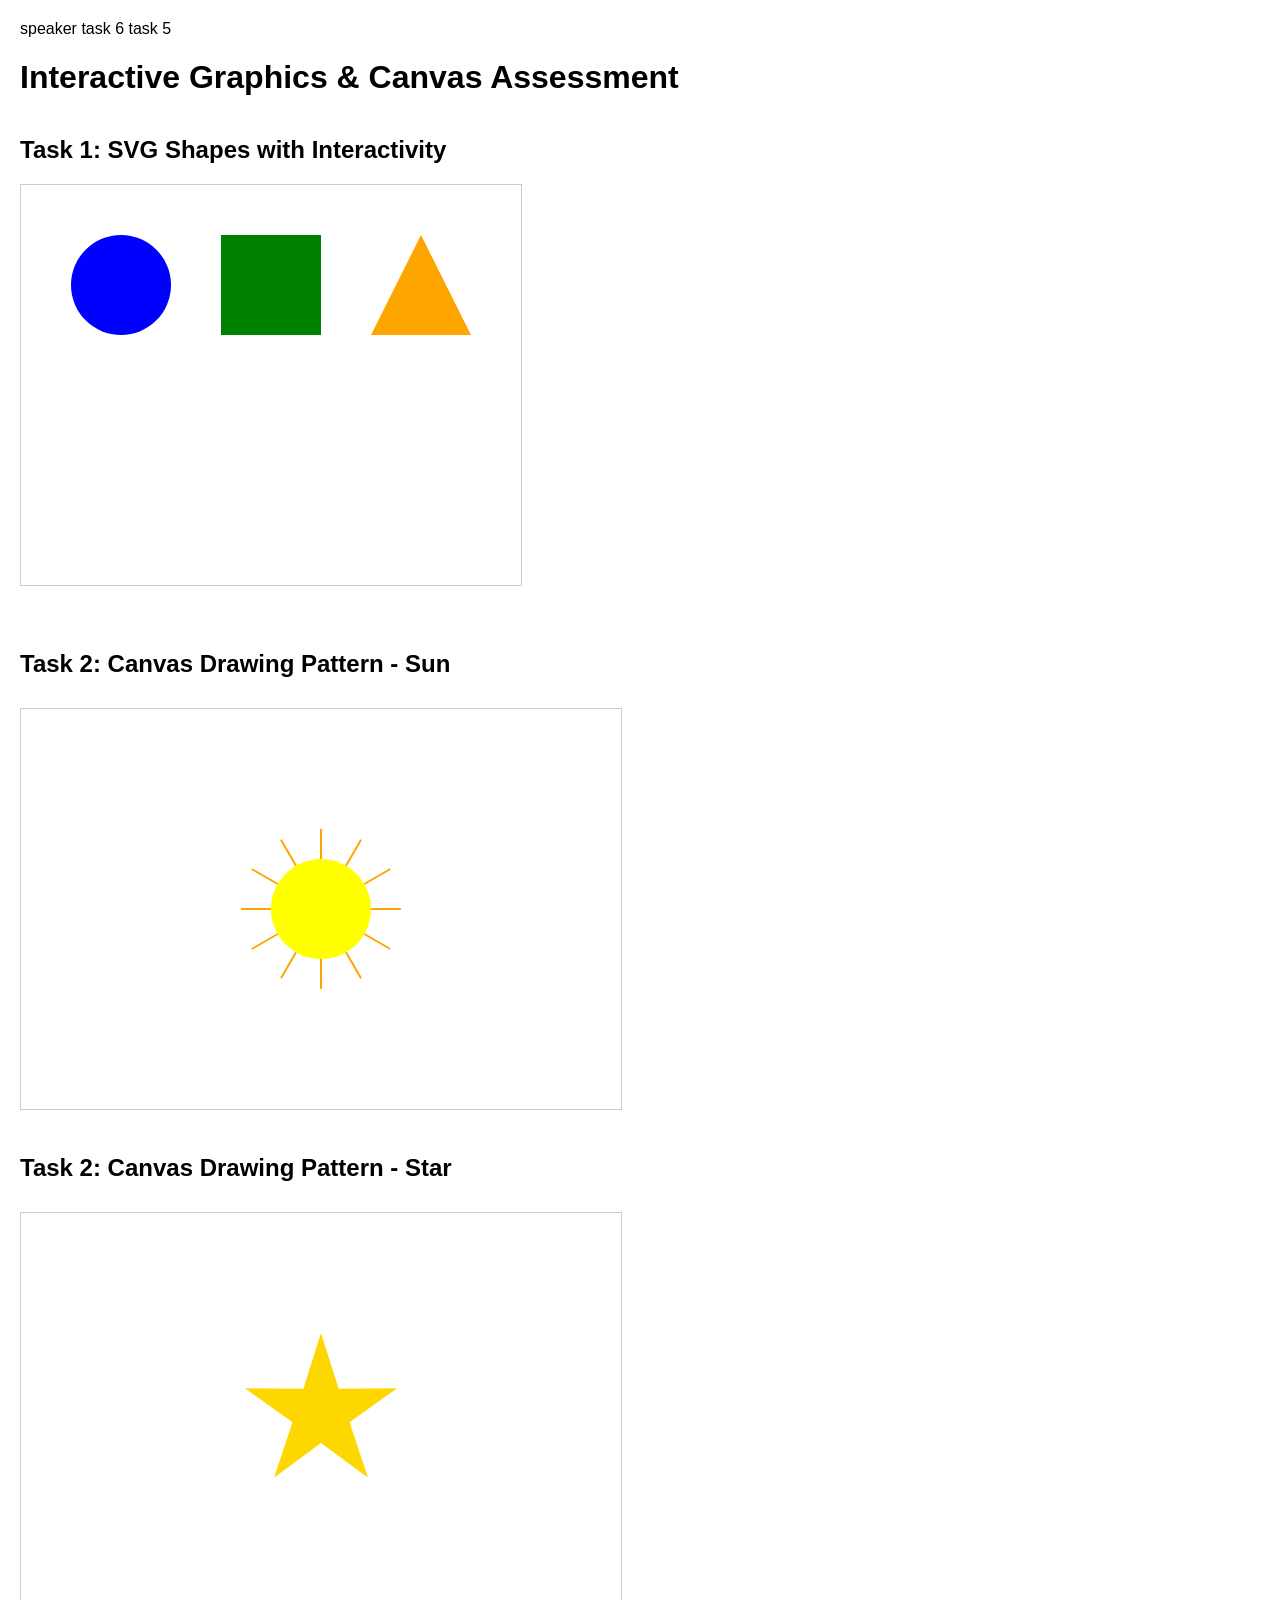
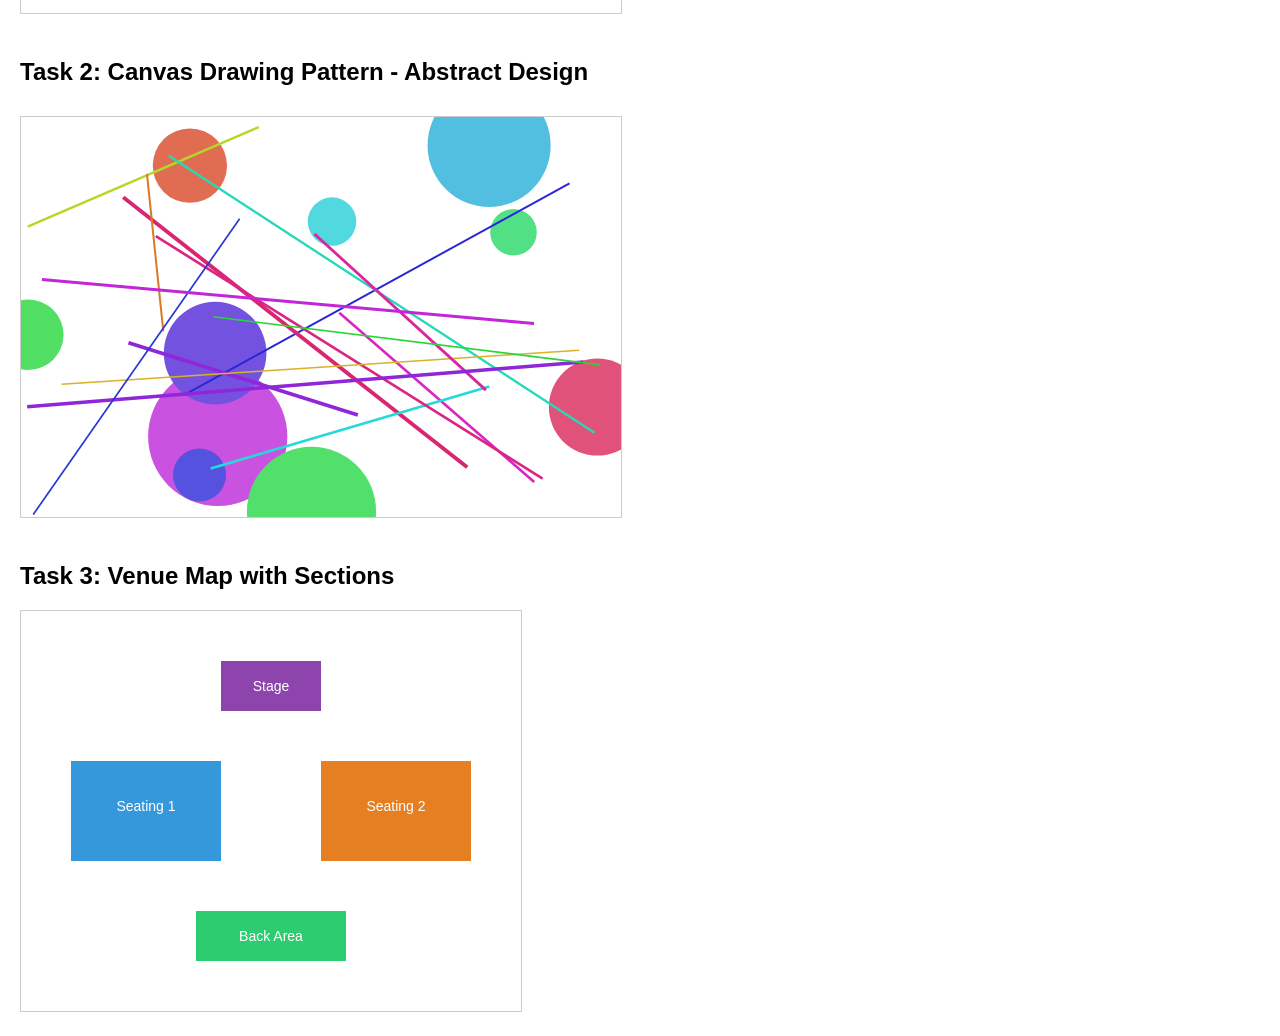
==== index.html @ b3ae8490 "first commit" ====
<!DOCTYPE html>
<html lang="en">
<head>
<meta charset="UTF-8" />
<meta name="viewport" content="width=device-width, initial-scale=1.0" />
<title>Interactive Graphics & Canvas Assessment</title>
<style>
  /* Basic styles for layout and hover effects */
  body {
    font-family: Arial, sans-serif;
    margin: 20px;
  }

  h2 {
    margin-top: 40px;
  }

  /* Style for SVG interactive shapes (Task 1) */
  #svgShapes svg {
    border: 1px solid #ccc;
    margin-bottom: 20px;
  }

  /* Style for venue map (Task 3) */
  #venueMap {
    border: 1px solid #ccc;
    width: 500px;
    height: 400px;
  }

  /* Style for SVG chart (Task 5) */
  #chart svg {
    width: 500px;
    height: 300px;
    border: 1px solid #ccc;
  }

  /* Style for Canvas badge (Task 4) and pattern (Task 6) */
  canvas {
    border: 1px solid #ccc;
    margin-top: 10px;
  }
</style>
</head>
<body>

  <a src="./speaker.html">speaker</a>
  <a src="./task-6.html">task 6</a>
  <a src="./task5.html">task 5</a>
<h1>Interactive Graphics & Canvas Assessment</h1>

<!-- Task 1: SVG Shapes with hover and click -->
<h2>Task 1: SVG Shapes with Interactivity</h2>
<div id="svgShapes">
  <svg width="500" height="400">
    <!-- Circle -->
    <circle id="circle" cx="100" cy="100" r="50" fill="blue" style="cursor:pointer;"
      onmouseover="hoverShape(evt, 'circle')" onmouseout="leaveShape(evt, 'circle')"
      onclick="alert('Circle')"/>
    <!-- Rectangle -->
    <rect id="rect" x="200" y="50" width="100" height="100" fill="green" style="cursor:pointer;"
      onmouseover="hoverShape(evt, 'rect')" onmouseout="leaveShape(evt, 'rect')"
      onclick="alert('Rectangle')"/>
    <!-- Polygon (triangle) -->
    <polygon id="polygon" points="350,150 400,50 450,150" fill="orange" style="cursor:pointer;"
      onmouseover="hoverShape(evt, 'polygon')" onmouseout="leaveShape(evt, 'polygon')"
      onclick="alert('Polygon')"/>
  </svg>
</div>

<!-- Canvas for Sun -->
 
<h2>Task 2: Canvas Drawing Pattern - Sun</h2>
<canvas id="sunCanvas" width="600" height="400"></canvas>

<!-- Canvas for Star -->
<h2>Task 2: Canvas Drawing Pattern - Star</h2>
<canvas id="starCanvas" width="600" height="400"></canvas>

<!-- Canvas for Abstract Design -->
<h2>Task 2: Canvas Drawing Pattern - Abstract Design</h2>
<canvas id="abstractCanvas" width="600" height="400"></canvas>
<!-- Task 3: Venue Map with sections -->
<h2>Task 3: Venue Map with Sections</h2>
<svg id="venueMap" viewBox="0 0 500 400">
  <!-- Stage -->
  <rect id="stage" x="200" y="50" width="100" height="50" fill="#8e44ad" style="cursor:pointer;"
    onmouseover="highlightSection(evt)" onmouseout="unhighlightSection(evt)"
    onclick="showSectionInfo('Stage', 50, 'Main stage')"/>
  <text x="250" y="80" text-anchor="middle" fill="#fff" font-size="14">Stage</text>

  <!-- Seating Area 1 -->
  <rect id="seating1" x="50" y="150" width="150" height="100" fill="#3498db" style="cursor:pointer;"
    onmouseover="highlightSection(evt)" onmouseout="unhighlightSection(evt)"
    onclick="showSectionInfo('Seating Area 1', 150, 'General seating')"/>
  <text x="125" y="200" text-anchor="middle" fill="#fff" font-size="14">Seating 1</text>

  <!-- Seating Area 2 -->
  <rect id="seating2" x="300" y="150" width="150" height="100" fill="#e67e22" style="cursor:pointer;"
    onmouseover="highlightSection(evt)" onmouseout="unhighlightSection(evt)"
    onclick="showSectionInfo('Seating Area 2', 150, 'VIP seating')"/>
  <text x="375" y="200" text-anchor="middle" fill="#fff" font-size="14">Seating 2</text>

  <!-- Back area -->
  <rect id="backArea" x="175" y="300" width="150" height="50" fill="#2ecc71" style="cursor:pointer;"
    onmouseover="highlightSection(evt)" onmouseout="unhighlightSection(evt)"
    onclick="showSectionInfo('Back Area', 50, 'Service and backstage')"/>
  <text x="250" y="330" text-anchor="middle" fill="#fff" font-size="14">Back Area</text>
</svg>






<script>

// Common context variables
  const sunCtx = document.getElementById('sunCanvas').getContext('2d');
  const starCtx = document.getElementById('starCanvas').getContext('2d');
  const abstractCtx = document.getElementById('abstractCanvas').getContext('2d');

  // Draw Sun
function drawSun() {
  const ctx = sunCtx;
  ctx.clearRect(0, 0, 600, 400);
  const centerX = 300;
  const centerY = 200;
  const radius = 50;

  // Draw Sun core
  ctx.beginPath();
  ctx.arc(centerX, centerY, radius, 0, Math.PI * 2);
  ctx.fillStyle = 'yellow';
  ctx.fill();

  // Draw Sun rays
  for (let i = 0; i < 12; i++) {
    const angle = (Math.PI * 2 / 12) * i;
    ctx.strokeStyle = 'orange';
    ctx.lineWidth = 2;
    ctx.beginPath();
    ctx.moveTo(centerX + Math.cos(angle) * radius, centerY + Math.sin(angle) * radius);
    ctx.lineTo(centerX + Math.cos(angle) * (radius + 30), centerY + Math.sin(angle) * (radius + 30));
    ctx.stroke();
  }
}
drawSun();


// Draw Star
function drawStar() {
  const ctx = starCtx;
  ctx.clearRect(0, 0, 600, 400);
  const x = 300;
  const y = 200;
  const outerRadius = 80;
  const innerRadius = 30;
  const points = 5;
  ctx.fillStyle = 'gold';

  ctx.beginPath();
  for (let i = 0; i < points * 2; i++) {
    const angle = (Math.PI * i) / points;
    const r = i % 2 === 0 ? outerRadius : innerRadius;
    const px = x + Math.cos(angle - Math.PI / 2) * r;
    const py = y + Math.sin(angle - Math.PI / 2) * r;
    if (i === 0) {
      ctx.moveTo(px, py);
    } else {
      ctx.lineTo(px, py);
    }
  }
  ctx.closePath();
  ctx.fill();
}
drawStar();

// Draw Abstract Design
function drawAbstract() {
  const ctx = abstractCtx;
  ctx.clearRect(0, 0, 600, 400);

  // Draw multiple overlapping circles with varying colors and positions
  for (let i = 0; i < 10; i++) {
    ctx.beginPath();
    ctx.arc(
      Math.random() * 600,
      Math.random() * 400,
      Math.random() * 50 + 20,
      0,
      Math.PI * 2
    );
    ctx.fillStyle = `hsl(${Math.random() * 360}, 70%, 60%)`;
    ctx.fill();
  }

  // Draw random lines
  for (let i = 0; i < 15; i++) {
    ctx.strokeStyle = `hsl(${Math.random() * 360}, 70%, 50%)`;
    ctx.lineWidth = Math.random() * 3 + 1;
    ctx.beginPath();
    ctx.moveTo(Math.random() * 600, Math.random() * 400);
    ctx.lineTo(Math.random() * 600, Math.random() * 400);
    ctx.stroke();
  }
}


drawAbstract();


  // ========================= Task 1: SVG Shapes =========================
  function hoverShape(evt, shapeId) {
    const shape = document.getElementById(shapeId);
    shape.setAttribute('fill', 'red');
    if (shapeId === 'circle') {
      shape.setAttribute('r', '60'); // increase radius
    } else if (shapeId === 'rect') {
      shape.setAttribute('width', '120');
      shape.setAttribute('height', '120');
    } else if (shapeId === 'polygon') {
      shape.setAttribute('points', '340,150 410,50 460,150'); // change shape
    }
  }

  function leaveShape(evt, shapeId) {
    const shape = document.getElementById(shapeId);
    // Reset to original color and size
    if (shapeId === 'circle') {
      shape.setAttribute('fill', 'blue');
      shape.setAttribute('r', '50');
    } else if (shapeId === 'rect') {
      shape.setAttribute('fill', 'green');
      shape.setAttribute('width', '100');
      shape.setAttribute('height', '100');
    } else if (shapeId === 'polygon') {
      shape.setAttribute('fill', 'orange');
      shape.setAttribute('points', '350,150 400,50 450,150');
    }
  }

  // ========================= Task 2: Canvas Pattern =========================
  const canvas2 = document.getElementById('canvasPattern');
  const ctx2 = canvas2.getContext('2d');

  function drawPattern() {
    // Draw a sun with rays
    ctx2.fillStyle = 'yellow';
    ctx2.beginPath();
    ctx2.arc(300, 200, 50, 0, Math.PI * 2);
    ctx2.fill();

    // Draw sun rays
    for (let i = 0; i < 12; i++) {
      const angle = (Math.PI * 2 / 12) * i;
      ctx2.strokeStyle = 'orange';
      ctx2.lineWidth = 2;
      ctx2.beginPath();
      ctx2.moveTo(300 + Math.cos(angle) * 50, 200 + Math.sin(angle) * 50);
      ctx2.lineTo(300 + Math.cos(angle) * 80, 200 + Math.sin(angle) * 80);
      ctx2.stroke();
    }

    // Draw some abstract lines
    ctx2.strokeStyle = 'purple';
    ctx2.lineWidth = 3;
    ctx2.beginPath();
    ctx2.moveTo(100, 300);
    ctx2.lineTo(500, 100);
    ctx2.lineTo(100, 100);
    ctx2.lineTo(500, 300);
    ctx2.closePath();
    ctx2.stroke();
  }

  drawPattern();

  // ========================= Task 3: Venue Map =========================
  function highlightSection(evt) {
    evt.target.setAttribute('opacity', '0.5');
  }

  function unhighlightSection(evt) {
    evt.target.setAttribute('opacity', '1');
  }

  function showSectionInfo(name, capacity, description) {
    alert(`Section: ${name}\nCapacity: ${capacity}\nDescription: ${description}`);
  }

  
   

  

</script>
</body>
</html>
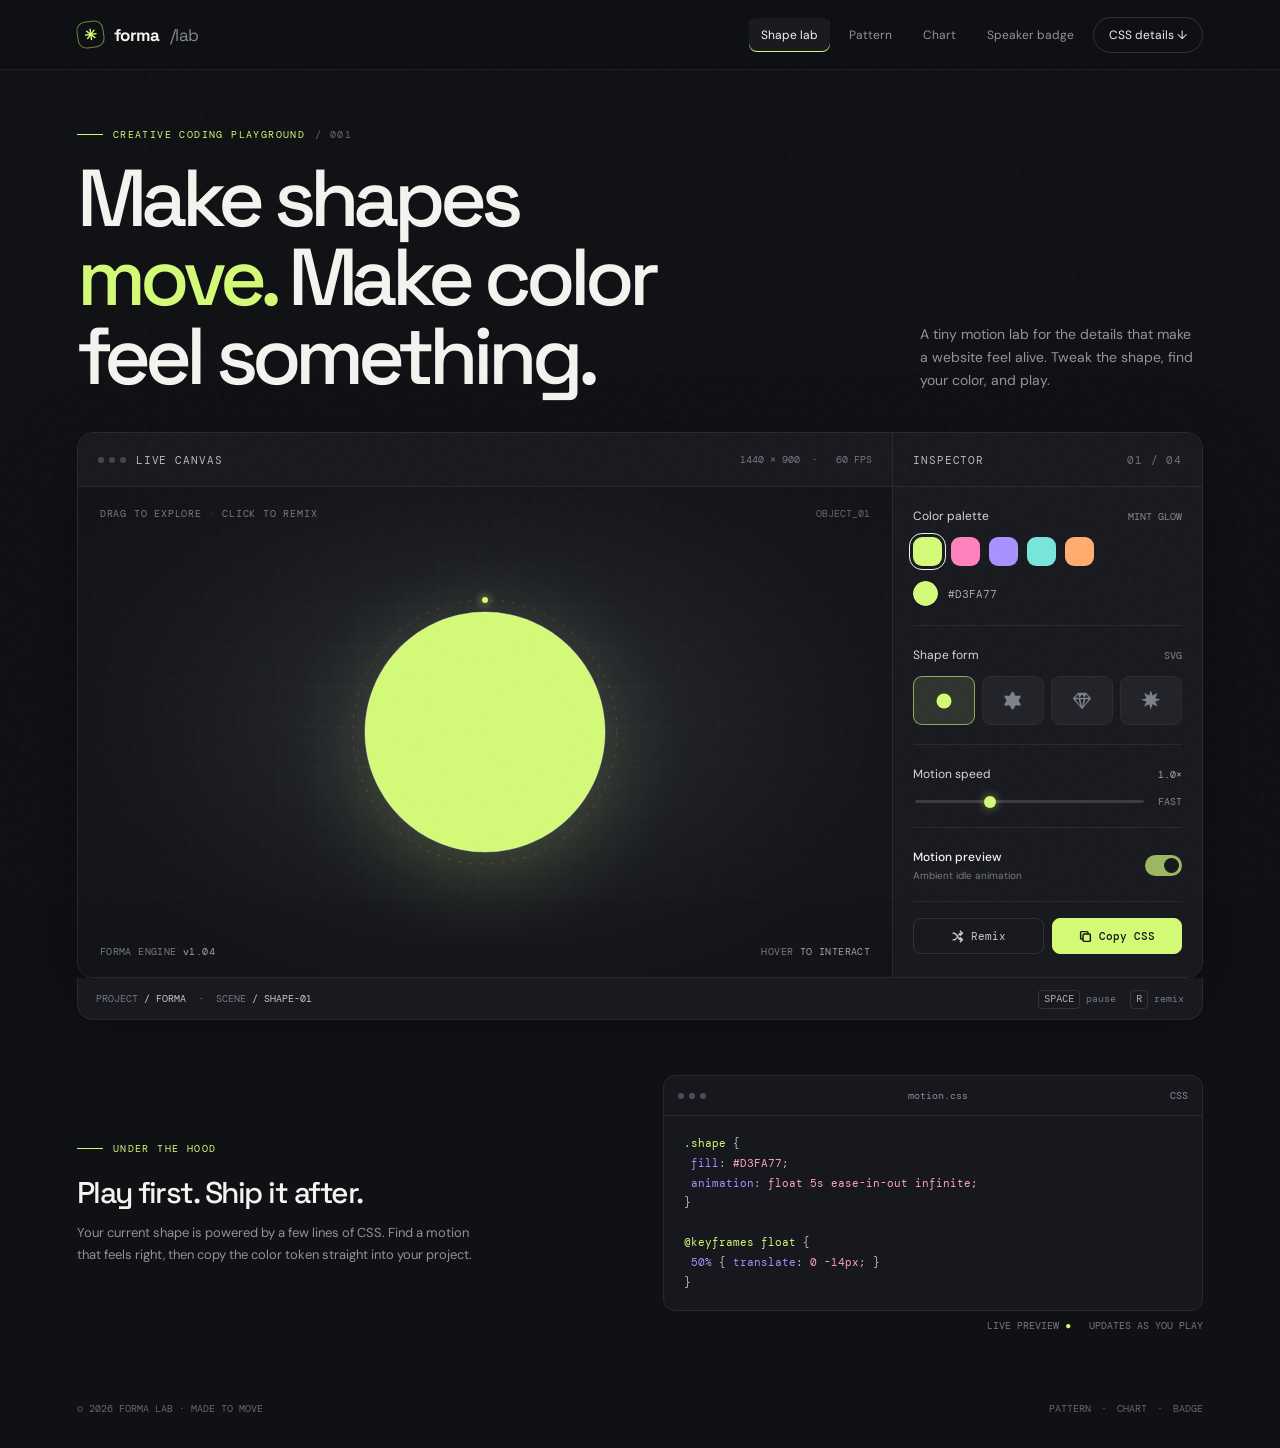
==== commit f2a6a166: "Refactor HTML structure and styles for speaker badge, pattern, and chart pages; implement shared CSS" ====
--- a/index.html
+++ b/index.html
@@ -1,299 +1,1118 @@
-<!DOCTYPE html>
+<!doctype html>
 <html lang="en">
+
 <head>
-<meta charset="UTF-8" />
-<meta name="viewport" content="width=device-width, initial-scale=1.0" />
-<title>Interactive Graphics & Canvas Assessment</title>
-<style>
-  /* Basic styles for layout and hover effects */
-  body {
-    font-family: Arial, sans-serif;
-    margin: 20px;
-  }
-
-  h2 {
-    margin-top: 40px;
-  }
-
-  /* Style for SVG interactive shapes (Task 1) */
-  #svgShapes svg {
-    border: 1px solid #ccc;
-    margin-bottom: 20px;
-  }
-
-  /* Style for venue map (Task 3) */
-  #venueMap {
-    border: 1px solid #ccc;
-    width: 500px;
-    height: 400px;
-  }
-
-  /* Style for SVG chart (Task 5) */
-  #chart svg {
-    width: 500px;
-    height: 300px;
-    border: 1px solid #ccc;
-  }
-
-  /* Style for Canvas badge (Task 4) and pattern (Task 6) */
-  canvas {
-    border: 1px solid #ccc;
-    margin-top: 10px;
-  }
-</style>
+    <meta charset="UTF-8">
+    <meta name="viewport" content="width=device-width, initial-scale=1.0">
+    <meta name="theme-color" content="#101114">
+    <title>Forma — Interactive Motion Lab</title>
+    <style>
+        @import url('https://fonts.googleapis.com/css2?family=DM+Mono:wght@400;500&family=DM+Sans:wght@400;500;600;700&family=Space+Grotesk:wght@400;500;600;700&display=swap');
+
+        :root {
+            color-scheme: dark;
+            --bg: #101114;
+            --panel: #17181d;
+            --line: #282930;
+            --muted: #81838e;
+            --text: #f4f3ef;
+            --lime: #d3fa77;
+            --pink: #ff82bd;
+            --purple: #a892ff;
+            --cyan: #78e6db;
+            --accent: #d3fa77;
+            --mx: 50%;
+            --my: 50%
+        }
+
+        * {
+            box-sizing: border-box
+        }
+
+        html {
+            scroll-behavior: smooth
+        }
+
+        body {
+            margin: 0;
+            background: var(--bg);
+            color: var(--text);
+            font-family: 'DM Sans', sans-serif;
+            min-height: 100vh;
+            overflow-x: hidden
+        }
+
+        body:before {
+            content: '';
+            position: fixed;
+            inset: 0;
+            pointer-events: none;
+            opacity: .14;
+            background-image: url("data:image/svg+xml,%3Csvg viewBox='0 0 180 180' xmlns='http://www.w3.org/2000/svg'%3E%3Cfilter id='n'%3E%3CfeTurbulence type='fractalNoise' baseFrequency='.9' numOctaves='3' stitchTiles='stitch'/%3E%3C/filter%3E%3Crect width='100%25' height='100%25' filter='url(%23n)' opacity='.17'/%3E%3C/svg%3E");
+            z-index: 9
+        }
+
+        .topbar {
+            height: 74px;
+            border-bottom: 1px solid #ffffff12;
+            display: flex;
+            align-items: center;
+            justify-content: space-between;
+            padding: 0 clamp(20px, 6vw, 88px);
+            position: relative;
+            z-index: 2
+        }
+
+        .brand {
+            display: flex;
+            align-items: center;
+            gap: 11px;
+            text-decoration: none;
+            color: var(--text);
+            font: 700 18px 'Space Grotesk', sans-serif;
+            letter-spacing: -.7px
+        }
+
+        .brandmark {
+            width: 28px;
+            height: 28px;
+            border: 1px solid #d3fa7780;
+            border-radius: 9px;
+            display: grid;
+            place-items: center;
+            color: var(--lime);
+            font-size: 16px;
+            transform: rotate(-8deg)
+        }
+
+        .nav {
+            display: flex;
+            align-items: center;
+            gap: 30px
+        }
+
+        .nav a {
+            color: #999aa3;
+            text-decoration: none;
+            font-size: 13px;
+            transition: .2s
+        }
+
+        .nav a:hover {
+            color: white
+        }
+
+        .nav .github {
+            border: 1px solid #ffffff24;
+            border-radius: 99px;
+            padding: 9px 15px;
+            color: #eee
+        }
+
+        .status {
+            display: flex;
+            align-items: center;
+            gap: 8px;
+            color: #a1a2ab;
+            font: 11px 'DM Mono', monospace;
+            letter-spacing: .08em;
+            text-transform: uppercase
+        }
+
+        .status i {
+            width: 7px;
+            height: 7px;
+            background: var(--lime);
+            border-radius: 50%;
+            box-shadow: 0 0 12px #d3fa77;
+            animation: pulse 2s infinite
+        }
+
+        @keyframes pulse {
+            50% {
+                opacity: .45;
+                box-shadow: 0 0 4px #d3fa77
+            }
+        }
+
+        main {
+            max-width: 1320px;
+            margin: auto;
+            padding: 58px clamp(20px, 6vw, 88px) 70px
+        }
+
+        .eyebrow {
+            display: flex;
+            align-items: center;
+            gap: 10px;
+            color: var(--lime);
+            font: 11px 'DM Mono', monospace;
+            letter-spacing: .13em;
+            text-transform: uppercase;
+            margin-bottom: 20px
+        }
+
+        .eyebrow:before {
+            content: '';
+            height: 1px;
+            width: 28px;
+            background: currentColor
+        }
+
+        .intro {
+            display: flex;
+            justify-content: space-between;
+            align-items: end;
+            margin-bottom: 36px;
+            gap: 24px
+        }
+
+        .intro h1 {
+            font: 500 clamp(42px, 6.3vw, 82px)/.98 'Space Grotesk', sans-serif;
+            letter-spacing: -.075em;
+            margin: 0;
+            max-width: 750px
+        }
+
+        .intro h1 span {
+            color: var(--lime)
+        }
+
+        .intro p {
+            color: #92939d;
+            max-width: 280px;
+            line-height: 1.65;
+            font-size: 14px;
+            margin: 0 3px 4px 0
+        }
+
+        .workspace {
+            display: grid;
+            grid-template-columns: minmax(0, 1fr) 310px;
+            border: 1px solid var(--line);
+            border-radius: 16px;
+            overflow: hidden;
+            background: #141519;
+            box-shadow: 0 25px 80px #0005
+        }
+
+        .stage-column {
+            min-width: 0
+        }
+
+        .stage-head {
+            height: 54px;
+            padding: 0 20px;
+            display: flex;
+            align-items: center;
+            justify-content: space-between;
+            border-bottom: 1px solid var(--line);
+            background: #191a1f
+        }
+
+        .stage-label {
+            display: flex;
+            align-items: center;
+            gap: 10px;
+            color: #b7b8c1;
+            font: 11px 'DM Mono', monospace;
+            letter-spacing: .08em;
+            text-transform: uppercase
+        }
+
+        .dots {
+            display: flex;
+            gap: 5px
+        }
+
+        .dots b {
+            width: 6px;
+            height: 6px;
+            background: #45464e;
+            border-radius: 50%
+        }
+
+        .stage-meta {
+            color: #777983;
+            font: 10px 'DM Mono', monospace
+        }
+
+        .stage {
+            height: 490px;
+            position: relative;
+            overflow: hidden;
+            display: grid;
+            place-items: center;
+            background: radial-gradient(ellipse at var(--mx) var(--my), #23252a 0%, #191a1e 38%, #141519 78%);
+            isolation: isolate
+        }
+
+        .stage:before {
+            content: '';
+            position: absolute;
+            inset: 0;
+            background-image: linear-gradient(#ffffff08 1px, transparent 1px), linear-gradient(90deg, #ffffff08 1px, transparent 1px);
+            background-size: 42px 42px;
+            mask-image: radial-gradient(ellipse at center, #000 0%, transparent 74%);
+            z-index: -1
+        }
+
+        .stage:after {
+            content: '';
+            position: absolute;
+            inset: 0;
+            background: radial-gradient(ellipse at center, transparent 30%, #101114aa 100%);
+            z-index: -1
+        }
+
+        .stage-hint {
+            position: absolute;
+            top: 20px;
+            left: 22px;
+            color: #777983;
+            font: 10px 'DM Mono', monospace;
+            letter-spacing: .08em;
+            text-transform: uppercase
+        }
+
+        .stage-index {
+            position: absolute;
+            right: 22px;
+            top: 20px;
+            color: #656771;
+            font: 10px 'DM Mono', monospace
+        }
+
+        .shape-wrap {
+            width: min(300px, 58vw);
+            aspect-ratio: 1;
+            display: grid;
+            place-items: center;
+            filter: drop-shadow(0 18px 42px color-mix(in srgb, var(--accent) 22%, transparent));
+            transition: filter .35s;
+            cursor: grab;
+            touch-action: none
+        }
+
+        .shape-wrap:active {
+            cursor: grabbing
+        }
+
+        .shape-wrap svg {
+            width: 100%;
+            height: 100%;
+            overflow: visible
+        }
+
+        .shape {
+            fill: var(--accent);
+            transform-origin: 150px 150px;
+            animation: float 5s ease-in-out infinite, turn 22s linear infinite;
+            transition: fill .5s, filter .5s
+        }
+
+        .shape-wrap[data-kind="orb"] .shape {
+            animation: float 5s ease-in-out infinite, turn 30s linear infinite
+        }
+
+        .shape-wrap[data-kind="crystal"] .shape {
+            animation: float 5s ease-in-out infinite, turn 38s linear infinite
+        }
+
+        .shape-wrap[data-kind="flower"] .shape {
+            animation: float 5s ease-in-out infinite, turn 26s linear infinite
+        }
+
+        @keyframes float {
+
+            0%,
+            100% {
+                translate: 0 0
+            }
+
+            50% {
+                translate: 0 -14px
+            }
+        }
+
+        @keyframes turn {
+            to {
+                rotate: 360deg
+            }
+        }
+
+        .shape-wrap.paused .shape {
+            animation-play-state: paused
+        }
+
+        .shape-glow {
+            fill: none;
+            stroke: #ffffff55;
+            stroke-width: 1.2
+        }
+
+        .orbit {
+            fill: none;
+            stroke: #fff2;
+            stroke-width: 1;
+            stroke-dasharray: 3 8;
+            transform-origin: 150px 150px;
+            animation: turn 38s linear infinite
+        }
+
+        .orbit-dot {
+            fill: var(--accent);
+            filter: drop-shadow(0 0 5px var(--accent))
+        }
+
+        .stage-bottom {
+            position: absolute;
+            left: 22px;
+            right: 22px;
+            bottom: 19px;
+            display: flex;
+            justify-content: space-between;
+            color: #777983;
+            font: 10px 'DM Mono', monospace;
+            letter-spacing: .04em
+        }
+
+        .stage-bottom strong {
+            color: #a1a2aa;
+            font-weight: 400
+        }
+
+        .inspector {
+            border-left: 1px solid var(--line);
+            background: #191a1f;
+            padding: 0 20px 18px
+        }
+
+        .inspector-title {
+            height: 54px;
+            display: flex;
+            align-items: center;
+            justify-content: space-between;
+            border-bottom: 1px solid var(--line);
+            font: 11px 'DM Mono', monospace;
+            letter-spacing: .08em;
+            text-transform: uppercase;
+            color: #b7b8c1;
+            margin: 0 -20px;
+            padding: 0 20px
+        }
+
+        .inspector-title span {
+            color: #6f717b
+        }
+
+        .control-group {
+            padding: 21px 0 19px;
+            border-bottom: 1px solid #ffffff12
+        }
+
+        .control-head {
+            display: flex;
+            justify-content: space-between;
+            align-items: center;
+            margin-bottom: 13px
+        }
+
+        .control-head label,
+        .control-head .label {
+            font-size: 12px;
+            color: #d7d7db
+        }
+
+        .mono-value {
+            font: 10px 'DM Mono', monospace;
+            color: #858791
+        }
+
+        .swatches {
+            display: flex;
+            gap: 9px
+        }
+
+        .swatch {
+            width: 29px;
+            height: 29px;
+            border: 0;
+            border-radius: 9px;
+            cursor: pointer;
+            position: relative;
+            transition: transform .2s, box-shadow .2s;
+            background: var(--swatch)
+        }
+
+        .swatch:hover {
+            transform: translateY(-3px)
+        }
+
+        .swatch.active {
+            outline: 1px solid #eee;
+            outline-offset: 3px
+        }
+
+        .swatch[data-color="#d3fa77"] {
+            --swatch: #d3fa77
+        }
+
+        .swatch[data-color="#ff82bd"] {
+            --swatch: #ff82bd
+        }
+
+        .swatch[data-color="#a892ff"] {
+            --swatch: #a892ff
+        }
+
+        .swatch[data-color="#78e6db"] {
+            --swatch: #78e6db
+        }
+
+        .swatch[data-color="#ffad70"] {
+            --swatch: #ffad70
+        }
+
+        .color-row {
+            display: flex;
+            align-items: center;
+            gap: 10px;
+            margin-top: 15px
+        }
+
+        .color-input {
+            appearance: none;
+            border: 0;
+            padding: 0;
+            background: none;
+            width: 25px;
+            height: 25px;
+            border-radius: 50%;
+            overflow: hidden;
+            cursor: pointer
+        }
+
+        .color-input::-webkit-color-swatch-wrapper {
+            padding: 0
+        }
+
+        .color-input::-webkit-color-swatch {
+            border: 1px solid #ffffff44;
+            border-radius: 50%
+        }
+
+        .hex {
+            font: 11px 'DM Mono', monospace;
+            color: #a6a7b0
+        }
+
+        .shape-options {
+            display: grid;
+            grid-template-columns: repeat(4, 1fr);
+            gap: 7px
+        }
+
+        .shape-btn {
+            height: 49px;
+            background: #222329;
+            border: 1px solid #ffffff0c;
+            border-radius: 9px;
+            color: #7e808b;
+            display: grid;
+            place-items: center;
+            cursor: pointer;
+            transition: .2s
+        }
+
+        .shape-btn:hover {
+            color: #e5e5e8;
+            border-color: #ffffff35
+        }
+
+        .shape-btn.active {
+            color: var(--accent);
+            border-color: color-mix(in srgb, var(--accent) 60%, transparent);
+            background: color-mix(in srgb, var(--accent) 8%, #222329)
+        }
+
+        .shape-btn svg {
+            width: 20px;
+            height: 20px;
+            fill: currentColor
+        }
+
+        .range-row {
+            display: flex;
+            align-items: center;
+            gap: 12px
+        }
+
+        input[type=range] {
+            appearance: none;
+            width: 100%;
+            height: 3px;
+            background: #3a3b42;
+            border-radius: 9px;
+            accent-color: var(--accent);
+            cursor: pointer
+        }
+
+        input[type=range]::-webkit-slider-thumb {
+            appearance: none;
+            width: 12px;
+            height: 12px;
+            border-radius: 50%;
+            background: var(--accent);
+            box-shadow: 0 0 10px color-mix(in srgb, var(--accent) 55%, transparent)
+        }
+
+        .range-num {
+            font: 10px 'DM Mono', monospace;
+            color: #a6a7b0;
+            min-width: 32px;
+            text-align: right
+        }
+
+        .motion-row {
+            display: flex;
+            align-items: center;
+            justify-content: space-between
+        }
+
+        .motion-copy strong {
+            font-size: 12px;
+            font-weight: 500;
+            display: block
+        }
+
+        .motion-copy small {
+            color: #777983;
+            font-size: 10px;
+            display: block;
+            margin-top: 4px
+        }
+
+        .toggle {
+            width: 37px;
+            height: 21px;
+            border: 0;
+            border-radius: 99px;
+            background: #383941;
+            padding: 3px;
+            cursor: pointer;
+            transition: .2s
+        }
+
+        .toggle:after {
+            content: '';
+            display: block;
+            width: 15px;
+            height: 15px;
+            background: #a1a2aa;
+            border-radius: 50%;
+            transition: .2s
+        }
+
+        .toggle.on {
+            background: color-mix(in srgb, var(--accent) 65%, #3a3a3a)
+        }
+
+        .toggle.on:after {
+            transform: translateX(16px);
+            background: #17181d
+        }
+
+        .actions {
+            display: flex;
+            gap: 8px;
+            padding-top: 16px
+        }
+
+        .action {
+            height: 36px;
+            border: 1px solid #ffffff1b;
+            background: transparent;
+            color: #c4c5cc;
+            border-radius: 8px;
+            padding: 0 11px;
+            font: 11px 'DM Mono', monospace;
+            cursor: pointer;
+            transition: .2s;
+            display: flex;
+            align-items: center;
+            justify-content: center;
+            gap: 7px;
+            flex: 1
+        }
+
+        .action:hover {
+            background: #ffffff0c;
+            border-color: #ffffff38;
+            color: white
+        }
+
+        .action.primary {
+            background: var(--accent);
+            color: #151611;
+            border-color: var(--accent);
+            font-weight: 500
+        }
+
+        .action.primary:hover {
+            filter: brightness(1.08)
+        }
+
+        .action svg {
+            width: 13px;
+            height: 13px;
+            fill: none;
+            stroke: currentColor;
+            stroke-width: 1.8
+        }
+
+        .footer-row {
+            display: flex;
+            justify-content: space-between;
+            align-items: center;
+            padding: 14px 18px;
+            border: 1px solid var(--line);
+            border-top: 0;
+            border-radius: 0 0 16px 16px;
+            background: #191a1f
+        }
+
+        .breadcrumb {
+            font: 10px 'DM Mono', monospace;
+            color: #777983
+        }
+
+        .breadcrumb b {
+            color: #c6c7cc;
+            font-weight: 400
+        }
+
+        .keys {
+            display: flex;
+            gap: 14px;
+            color: #777983;
+            font: 10px 'DM Mono', monospace
+        }
+
+        .keys kbd {
+            padding: 3px 5px;
+            border: 1px solid #ffffff1c;
+            border-radius: 4px;
+            color: #aaa
+        }
+
+        .code-section {
+            margin-top: 55px;
+            display: grid;
+            grid-template-columns: 1fr 1fr;
+            gap: 45px;
+            align-items: center
+        }
+
+        .code-section h2 {
+            font: 500 30px 'Space Grotesk', sans-serif;
+            letter-spacing: -1.5px;
+            margin: 7px 0 10px
+        }
+
+        .code-section p {
+            font-size: 13px;
+            line-height: 1.65;
+            color: #90919b;
+            max-width: 410px;
+            margin: 0
+        }
+
+        .codebox {
+            background: #17181d;
+            border: 1px solid var(--line);
+            border-radius: 12px;
+            overflow: hidden
+        }
+
+        .code-head {
+            height: 40px;
+            border-bottom: 1px solid var(--line);
+            display: flex;
+            justify-content: space-between;
+            align-items: center;
+            padding: 0 14px;
+            color: #888a94;
+            font: 10px 'DM Mono', monospace
+        }
+
+        .code-dots {
+            display: flex;
+            gap: 5px
+        }
+
+        .code-dots i {
+            width: 6px;
+            height: 6px;
+            border-radius: 50%;
+            background: #4c4d56
+        }
+
+        .code {
+            padding: 18px 20px;
+            color: #bcbec7;
+            font: 11px/1.8 'DM Mono', monospace;
+            white-space: pre-wrap
+        }
+
+        .code .selector {
+            color: #d3fa77
+        }
+
+        .code .prop {
+            color: #aa91ff
+        }
+
+        .code .value {
+            color: #ff9fc8
+        }
+
+        .tip {
+            color: #777983;
+            margin-top: 8px;
+            font: 10px 'DM Mono', monospace;
+            text-align: right
+        }
+
+        footer {
+            max-width: 1320px;
+            margin: 0 auto;
+            padding: 0 clamp(20px, 6vw, 88px) 32px;
+            display: flex;
+            justify-content: space-between;
+            color: #666872;
+            font: 10px 'DM Mono', monospace
+        }
+
+        .toast {
+            position: fixed;
+            bottom: 25px;
+            left: 50%;
+            transform: translate(-50%, 20px);
+            background: #e8f8c9;
+            color: #1a1d12;
+            border-radius: 99px;
+            padding: 10px 16px;
+            font: 11px 'DM Mono', monospace;
+            opacity: 0;
+            transition: .25s;
+            pointer-events: none;
+            z-index: 10
+        }
+
+        .toast.show {
+            opacity: 1;
+            transform: translate(-50%, 0)
+        }
+
+        @media(max-width:920px) {
+            .workspace {
+                grid-template-columns: minmax(0, 1fr) 275px
+            }
+
+            .stage {
+                height: 430px
+            }
+
+            .intro {
+                align-items: start;
+                flex-direction: column
+            }
+
+            .intro p {
+                max-width: 440px
+            }
+
+            .code-section {
+                gap: 25px
+            }
+        }
+
+        @media(max-width:700px) {
+            .topbar {
+                height: 62px
+            }
+
+            .nav {
+                gap: 14px
+            }
+
+            .nav a:not(.github) {
+                display: none
+            }
+
+            main {
+                padding-top: 42px
+            }
+
+            .intro h1 {
+                font-size: 52px
+            }
+
+            .workspace {
+                grid-template-columns: 1fr
+            }
+
+            .inspector {
+                border-left: 0;
+                border-top: 1px solid var(--line);
+                padding: 0 18px 18px
+            }
+
+            .inspector-title {
+                margin: 0 -18px;
+                padding: 0 18px
+            }
+
+            .stage {
+                height: 390px
+            }
+
+            .shape-wrap {
+                width: min(250px, 60vw)
+            }
+
+            .inspector-grid {
+                display: grid;
+                grid-template-columns: 1fr 1fr;
+                column-gap: 22px
+            }
+
+            .control-group:nth-child(odd) {
+                border-right: 1px solid #ffffff12;
+                padding-right: 18px
+            }
+
+            .footer-row {
+                gap: 10px
+            }
+
+            .keys {
+                gap: 7px
+            }
+
+            .code-section {
+                grid-template-columns: 1fr;
+                margin-top: 40px
+            }
+
+            .code-section h2 {
+                font-size: 27px
+            }
+
+            .status {
+                font-size: 9px
+            }
+        }
+
+        @media(max-width:430px) {
+            .intro h1 {
+                font-size: 45px
+            }
+
+            .stage {
+                height: 330px
+            }
+
+            .stage-index {
+                display: none
+            }
+
+            .inspector-grid {
+                grid-template-columns: 1fr
+            }
+
+            .control-group:nth-child(odd) {
+                border-right: 0;
+                padding-right: 0
+            }
+
+            .footer-row {
+                align-items: flex-start;
+                flex-direction: column
+            }
+
+            .shape-wrap {
+                width: 220px
+            }
+
+            .brand {
+                font-size: 16px
+            }
+
+            .nav .github {
+                font-size: 11px;
+                padding: 8px 11px
+            }
+        }
+
+        @media(prefers-reduced-motion:reduce) {
+
+            *,
+            *:before,
+            *:after {
+                scroll-behavior: auto !important;
+                animation-duration: .01ms !important;
+                animation-iteration-count: 1 !important;
+                transition-duration: .01ms !important
+            }
+        }
+    </style>
+<link rel="stylesheet" href="./shared.css">
 </head>
+
 <body>
-
-  <a src="./speaker.html">speaker</a>
-  <a src="./task-6.html">task 6</a>
-  <a src="./task5.html">task 5</a>
-<h1>Interactive Graphics & Canvas Assessment</h1>
-
-<!-- Task 1: SVG Shapes with hover and click -->
-<h2>Task 1: SVG Shapes with Interactivity</h2>
-<div id="svgShapes">
-  <svg width="500" height="400">
-    <!-- Circle -->
-    <circle id="circle" cx="100" cy="100" r="50" fill="blue" style="cursor:pointer;"
-      onmouseover="hoverShape(evt, 'circle')" onmouseout="leaveShape(evt, 'circle')"
-      onclick="alert('Circle')"/>
-    <!-- Rectangle -->
-    <rect id="rect" x="200" y="50" width="100" height="100" fill="green" style="cursor:pointer;"
-      onmouseover="hoverShape(evt, 'rect')" onmouseout="leaveShape(evt, 'rect')"
-      onclick="alert('Rectangle')"/>
-    <!-- Polygon (triangle) -->
-    <polygon id="polygon" points="350,150 400,50 450,150" fill="orange" style="cursor:pointer;"
-      onmouseover="hoverShape(evt, 'polygon')" onmouseout="leaveShape(evt, 'polygon')"
-      onclick="alert('Polygon')"/>
-  </svg>
-</div>
-
-<!-- Canvas for Sun -->
- 
-<h2>Task 2: Canvas Drawing Pattern - Sun</h2>
-<canvas id="sunCanvas" width="600" height="400"></canvas>
-
-<!-- Canvas for Star -->
-<h2>Task 2: Canvas Drawing Pattern - Star</h2>
-<canvas id="starCanvas" width="600" height="400"></canvas>
-
-<!-- Canvas for Abstract Design -->
-<h2>Task 2: Canvas Drawing Pattern - Abstract Design</h2>
-<canvas id="abstractCanvas" width="600" height="400"></canvas>
-<!-- Task 3: Venue Map with sections -->
-<h2>Task 3: Venue Map with Sections</h2>
-<svg id="venueMap" viewBox="0 0 500 400">
-  <!-- Stage -->
-  <rect id="stage" x="200" y="50" width="100" height="50" fill="#8e44ad" style="cursor:pointer;"
-    onmouseover="highlightSection(evt)" onmouseout="unhighlightSection(evt)"
-    onclick="showSectionInfo('Stage', 50, 'Main stage')"/>
-  <text x="250" y="80" text-anchor="middle" fill="#fff" font-size="14">Stage</text>
-
-  <!-- Seating Area 1 -->
-  <rect id="seating1" x="50" y="150" width="150" height="100" fill="#3498db" style="cursor:pointer;"
-    onmouseover="highlightSection(evt)" onmouseout="unhighlightSection(evt)"
-    onclick="showSectionInfo('Seating Area 1', 150, 'General seating')"/>
-  <text x="125" y="200" text-anchor="middle" fill="#fff" font-size="14">Seating 1</text>
-
-  <!-- Seating Area 2 -->
-  <rect id="seating2" x="300" y="150" width="150" height="100" fill="#e67e22" style="cursor:pointer;"
-    onmouseover="highlightSection(evt)" onmouseout="unhighlightSection(evt)"
-    onclick="showSectionInfo('Seating Area 2', 150, 'VIP seating')"/>
-  <text x="375" y="200" text-anchor="middle" fill="#fff" font-size="14">Seating 2</text>
-
-  <!-- Back area -->
-  <rect id="backArea" x="175" y="300" width="150" height="50" fill="#2ecc71" style="cursor:pointer;"
-    onmouseover="highlightSection(evt)" onmouseout="unhighlightSection(evt)"
-    onclick="showSectionInfo('Back Area', 50, 'Service and backstage')"/>
-  <text x="250" y="330" text-anchor="middle" fill="#fff" font-size="14">Back Area</text>
-</svg>
-
-
-
-
-
-
-<script>
-
-// Common context variables
-  const sunCtx = document.getElementById('sunCanvas').getContext('2d');
-  const starCtx = document.getElementById('starCanvas').getContext('2d');
-  const abstractCtx = document.getElementById('abstractCanvas').getContext('2d');
-
-  // Draw Sun
-function drawSun() {
-  const ctx = sunCtx;
-  ctx.clearRect(0, 0, 600, 400);
-  const centerX = 300;
-  const centerY = 200;
-  const radius = 50;
-
-  // Draw Sun core
-  ctx.beginPath();
-  ctx.arc(centerX, centerY, radius, 0, Math.PI * 2);
-  ctx.fillStyle = 'yellow';
-  ctx.fill();
-
-  // Draw Sun rays
-  for (let i = 0; i < 12; i++) {
-    const angle = (Math.PI * 2 / 12) * i;
-    ctx.strokeStyle = 'orange';
-    ctx.lineWidth = 2;
-    ctx.beginPath();
-    ctx.moveTo(centerX + Math.cos(angle) * radius, centerY + Math.sin(angle) * radius);
-    ctx.lineTo(centerX + Math.cos(angle) * (radius + 30), centerY + Math.sin(angle) * (radius + 30));
-    ctx.stroke();
-  }
-}
-drawSun();
-
-
-// Draw Star
-function drawStar() {
-  const ctx = starCtx;
-  ctx.clearRect(0, 0, 600, 400);
-  const x = 300;
-  const y = 200;
-  const outerRadius = 80;
-  const innerRadius = 30;
-  const points = 5;
-  ctx.fillStyle = 'gold';
-
-  ctx.beginPath();
-  for (let i = 0; i < points * 2; i++) {
-    const angle = (Math.PI * i) / points;
-    const r = i % 2 === 0 ? outerRadius : innerRadius;
-    const px = x + Math.cos(angle - Math.PI / 2) * r;
-    const py = y + Math.sin(angle - Math.PI / 2) * r;
-    if (i === 0) {
-      ctx.moveTo(px, py);
-    } else {
-      ctx.lineTo(px, py);
-    }
-  }
-  ctx.closePath();
-  ctx.fill();
-}
-drawStar();
-
-// Draw Abstract Design
-function drawAbstract() {
-  const ctx = abstractCtx;
-  ctx.clearRect(0, 0, 600, 400);
-
-  // Draw multiple overlapping circles with varying colors and positions
-  for (let i = 0; i < 10; i++) {
-    ctx.beginPath();
-    ctx.arc(
-      Math.random() * 600,
-      Math.random() * 400,
-      Math.random() * 50 + 20,
-      0,
-      Math.PI * 2
-    );
-    ctx.fillStyle = `hsl(${Math.random() * 360}, 70%, 60%)`;
-    ctx.fill();
-  }
-
-  // Draw random lines
-  for (let i = 0; i < 15; i++) {
-    ctx.strokeStyle = `hsl(${Math.random() * 360}, 70%, 50%)`;
-    ctx.lineWidth = Math.random() * 3 + 1;
-    ctx.beginPath();
-    ctx.moveTo(Math.random() * 600, Math.random() * 400);
-    ctx.lineTo(Math.random() * 600, Math.random() * 400);
-    ctx.stroke();
-  }
-}
-
-
-drawAbstract();
-
-
-  // ========================= Task 1: SVG Shapes =========================
-  function hoverShape(evt, shapeId) {
-    const shape = document.getElementById(shapeId);
-    shape.setAttribute('fill', 'red');
-    if (shapeId === 'circle') {
-      shape.setAttribute('r', '60'); // increase radius
-    } else if (shapeId === 'rect') {
-      shape.setAttribute('width', '120');
-      shape.setAttribute('height', '120');
-    } else if (shapeId === 'polygon') {
-      shape.setAttribute('points', '340,150 410,50 460,150'); // change shape
-    }
-  }
-
-  function leaveShape(evt, shapeId) {
-    const shape = document.getElementById(shapeId);
-    // Reset to original color and size
-    if (shapeId === 'circle') {
-      shape.setAttribute('fill', 'blue');
-      shape.setAttribute('r', '50');
-    } else if (shapeId === 'rect') {
-      shape.setAttribute('fill', 'green');
-      shape.setAttribute('width', '100');
-      shape.setAttribute('height', '100');
-    } else if (shapeId === 'polygon') {
-      shape.setAttribute('fill', 'orange');
-      shape.setAttribute('points', '350,150 400,50 450,150');
-    }
-  }
-
-  // ========================= Task 2: Canvas Pattern =========================
-  const canvas2 = document.getElementById('canvasPattern');
-  const ctx2 = canvas2.getContext('2d');
-
-  function drawPattern() {
-    // Draw a sun with rays
-    ctx2.fillStyle = 'yellow';
-    ctx2.beginPath();
-    ctx2.arc(300, 200, 50, 0, Math.PI * 2);
-    ctx2.fill();
-
-    // Draw sun rays
-    for (let i = 0; i < 12; i++) {
-      const angle = (Math.PI * 2 / 12) * i;
-      ctx2.strokeStyle = 'orange';
-      ctx2.lineWidth = 2;
-      ctx2.beginPath();
-      ctx2.moveTo(300 + Math.cos(angle) * 50, 200 + Math.sin(angle) * 50);
-      ctx2.lineTo(300 + Math.cos(angle) * 80, 200 + Math.sin(angle) * 80);
-      ctx2.stroke();
-    }
-
-    // Draw some abstract lines
-    ctx2.strokeStyle = 'purple';
-    ctx2.lineWidth = 3;
-    ctx2.beginPath();
-    ctx2.moveTo(100, 300);
-    ctx2.lineTo(500, 100);
-    ctx2.lineTo(100, 100);
-    ctx2.lineTo(500, 300);
-    ctx2.closePath();
-    ctx2.stroke();
-  }
-
-  drawPattern();
-
-  // ========================= Task 3: Venue Map =========================
-  function highlightSection(evt) {
-    evt.target.setAttribute('opacity', '0.5');
-  }
-
-  function unhighlightSection(evt) {
-    evt.target.setAttribute('opacity', '1');
-  }
-
-  function showSectionInfo(name, capacity, description) {
-    alert(`Section: ${name}\nCapacity: ${capacity}\nDescription: ${description}`);
-  }
-
-  
-   
-
-  
-
-</script>
+    <header class="topbar"><a class="brand" href="#top"><span class="brandmark">✳</span>forma<span
+                style="color:#858690;font-weight:400">/lab</span></a>
+        <nav class="nav"><a class="active" href="./index.html">Shape lab</a><a href="./task-6.html">Pattern</a><a href="./task5.html">Chart</a><a href="./speaker.html">Speaker badge</a><a class="github" href="#code">CSS details ↓</a></nav>
+    </header>
+    <main id="top">
+        <div class="eyebrow">Creative coding playground <span style="color:#676973">/ 001</span></div>
+        <div class="intro">
+            <h1>Make shapes<br> <span>move.</span> Make color<br>feel something.</h1>
+            <p>A tiny motion lab for the details that make a website feel alive. Tweak the shape, find your color, and
+                play.</p>
+        </div>
+        <section id="studio" aria-label="Interactive shape studio">
+            <div class="workspace">
+                <div class="stage-column">
+                    <div class="stage-head">
+                        <div class="stage-label"><span class="dots"><b></b><b></b><b></b></span>Live canvas</div>
+                        <div class="stage-meta">1440 × 900&nbsp;&nbsp;·&nbsp;&nbsp; 60 FPS</div>
+                    </div>
+                    <div class="stage" id="stage">
+                        <div class="stage-hint">Drag to explore <span style="color:#4c4d56">·</span> Click to remix
+                        </div>
+                        <div class="stage-index">OBJECT_01</div>
+                        <div class="shape-wrap" id="shapeWrap" data-kind="orb" aria-label="Animated shape" role="button"
+                            tabindex="0"><svg viewBox="0 0 300 300" aria-hidden="true">
+                                <circle class="orbit" cx="150" cy="150" r="132" />
+                                <circle class="orbit-dot" cx="150" cy="18" r="3" />
+                                <path class="shape" id="shape"
+                                    d="M150 30 C216 30 270 84 270 150 C270 216 216 270 150 270 C84 270 30 216 30 150 C30 84 84 30 150 30Z" />
+                                <path class="shape-glow" id="shapeGlow"
+                                    d="M150 30 C216 30 270 84 270 150 C270 216 216 270 150 270 C84 270 30 216 30 150 C30 84 84 30 150 30Z" />
+                            </svg></div>
+                        <div class="stage-bottom"><span>FORMA ENGINE <strong>v1.04</strong></span><span>HOVER <strong>TO
+                                    INTERACT</strong></span></div>
+                    </div>
+                </div>
+                <aside class="inspector">
+                    <h2 class="inspector-title">Inspector <span>01 / 04</span></h2>
+                    <div class="inspector-grid">
+                        <div class="control-group">
+                            <div class="control-head"><span class="label">Color palette</span><span class="mono-value"
+                                    id="colorName">MINT GLOW</span></div>
+                            <div class="swatches" role="group" aria-label="Choose shape color"><button
+                                    class="swatch active" data-color="#d3fa77" data-name="MINT GLOW"
+                                    aria-label="Mint glow"></button><button class="swatch" data-color="#ff82bd"
+                                    data-name="PINK DUSK" aria-label="Pink dusk"></button><button class="swatch"
+                                    data-color="#a892ff" data-name="SOFT LILAC" aria-label="Soft lilac"></button><button
+                                    class="swatch" data-color="#78e6db" data-name="SEA GLASS"
+                                    aria-label="Sea glass"></button><button class="swatch" data-color="#ffad70"
+                                    data-name="PEACH FUZZ" aria-label="Peach fuzz"></button></div>
+                            <div class="color-row"><input class="color-input" type="color" id="colorPicker"
+                                    value="#d3fa77" aria-label="Custom color"><span class="hex"
+                                    id="hexValue">#D3FA77</span></div>
+                        </div>
+                        <div class="control-group">
+                            <div class="control-head"><span class="label">Shape form</span><span
+                                    class="mono-value">SVG</span></div>
+                            <div class="shape-options" role="group" aria-label="Choose shape"><button
+                                    class="shape-btn active" data-kind="orb" aria-label="Orb"><svg viewBox="0 0 24 24">
+                                        <circle cx="12" cy="12" r="9" />
+                                    </svg></button><button class="shape-btn" data-kind="flower" aria-label="Flower"><svg
+                                        viewBox="0 0 24 24">
+                                        <path
+                                            d="M12 3c2.1 0 2.3 4 3.8 4.9 1.5.9 5-1.4 6.1.3 1 1.7-2.2 4-2.2 5.8s3.2 4.1 2.2 5.8c-1.1 1.7-4.6-.6-6.1.3C14.3 21 14.1 25 12 25s-2.3-4-3.8-4.9c-1.5-.9-5 1.4-6.1-.3-1-1.7 2.2-4 2.2-5.8s-3.2-4.1-2.2-5.8c1.1-1.7 4.6.6 6.1-.3C9.7 7 9.9 3 12 3Z"
+                                            transform="translate(0 -2) scale(.96)" />
+                                    </svg></button><button class="shape-btn" data-kind="crystal"
+                                    aria-label="Crystal"><svg viewBox="0 0 24 24">
+                                        <path
+                                            d="M7 2h10l6 7-11 13L1 9l6-7Zm0 2L4 8h5L7 4Zm5 0L9 8h6l-3-4Zm5 0-2 4h5l-3-4ZM4 10l6 8-2-8H4Zm6 0 2 9 2-9h-4Zm6 0-2 8 6-8h-4Z" />
+                                    </svg></button><button class="shape-btn" data-kind="burst" aria-label="Burst"><svg
+                                        viewBox="0 0 24 24">
+                                        <path
+                                            d="m12 1 2.2 7.2L21 5l-3.2 6.8L25 14l-7.2 2.2L21 23l-6.8-3.2L12 27l-2.2-7.2L3 23l3.2-6.8L-1 14l7.2-2.2L3 5l6.8 3.2L12 1Z"
+                                            transform="translate(1 -2) scale(.9)" />
+                                    </svg></button></div>
+                        </div>
+                        <div class="control-group">
+                            <div class="control-head"><label for="speed">Motion speed</label><span class="range-num"
+                                    id="speedValue">1.0×</span></div>
+                            <div class="range-row"><input type="range" id="speed" min="0.3" max="2.5" value="1"
+                                    step="0.1"><span class="mono-value">FAST</span></div>
+                        </div>
+                        <div class="control-group">
+                            <div class="motion-row">
+                                <div class="motion-copy"><strong>Motion preview</strong><small>Ambient idle
+                                        animation</small></div><button class="toggle on" id="motionToggle"
+                                    aria-label="Toggle motion" aria-pressed="true"></button>
+                            </div>
+                        </div>
+                    </div>
+                    <div class="actions"><button class="action" id="shuffle"><svg viewBox="0 0 16 16">
+                                <path
+                                    d="M2 4h2c3 0 5 8 8 8h2m-3-3 3 3-3 3M2 12h2c1.2 0 2.2-1.2 3.2-2.7M9 6.7C9.8 5.3 10.8 4 12 4h2m-3-3 3 3-3 3" />
+                            </svg> Remix</button><button class="action primary" id="copy"><svg viewBox="0 0 16 16">
+                                <rect x="5" y="5" width="9" height="9" rx="1.5" />
+                                <path d="M11 5V3a1 1 0 0 0-1-1H3a1 1 0 0 0-1 1v7a1 1 0 0 0 1 1h2" />
+                            </svg> Copy CSS</button></div>
+                </aside>
+            </div>
+            <div class="footer-row">
+                <div class="breadcrumb">PROJECT <b>/ FORMA</b> &nbsp;·&nbsp; SCENE <b>/ SHAPE-01</b></div>
+                <div class="keys"><span><kbd>SPACE</kbd> pause</span><span><kbd>R</kbd> remix</span></div>
+            </div>
+        </section>
+        <section class="code-section" id="code">
+            <div>
+                <div class="eyebrow">Under the hood</div>
+                <h2>Play first. Ship it after.</h2>
+                <p>Your current shape is powered by a few lines of CSS. Find a motion that feels right, then copy the
+                    color token straight into your project.</p>
+            </div>
+            <div>
+                <div class="codebox">
+                    <div class="code-head"><span
+                            class="code-dots"><i></i><i></i><i></i></span><span>motion.css</span><span>CSS</span></div>
+                    <div class="code"><span class="selector">.shape</span> {<br> <span class="prop">fill</span>: <span
+                            class="value" id="codeColor">#D3FA77</span>;<br> <span class="prop">animation</span>: <span
+                            class="value">float 5s ease-in-out infinite</span>;<br>}<br><br><span
+                            class="selector">@keyframes float</span> {<br> <span class="prop">50%</span> { <span
+                            class="prop">translate</span>: <span class="value">0 -14px</span>; }<br>}</div>
+                </div>
+                <div class="tip">LIVE PREVIEW <span style="color:var(--accent)">●</span> &nbsp; UPDATES AS YOU PLAY
+                </div>
+            </div>
+        </section>
+    </main>
+    <footer><span>© 2026 FORMA LAB · MADE TO MOVE</span><span><a href="./task-6.html" style="color:inherit;text-decoration:none">PATTERN</a>　·　<a href="./task5.html" style="color:inherit;text-decoration:none">CHART</a>　·　<a href="./speaker.html" style="color:inherit;text-decoration:none">BADGE</a></span></footer>
+    <div class="toast" id="toast">CSS copied to clipboard</div>
+    <script>
+        const root = document.documentElement, wrap = document.getElementById('shapeWrap'), shape = document.getElementById('shape'), glow = document.getElementById('shapeGlow'), colorPicker = document.getElementById('colorPicker'), hexValue = document.getElementById('hexValue'), codeColor = document.getElementById('codeColor'), speed = document.getElementById('speed'), speedValue = document.getElementById('speedValue'), toggle = document.getElementById('motionToggle'), toast = document.getElementById('toast');
+        const paths = { orb: 'M150 30 C216 30 270 84 270 150 C270 216 216 270 150 270 C84 270 30 216 30 150 C30 84 84 30 150 30Z', flower: 'M150 24 C173 24 169 76 190 83 C211 90 238 47 255 64 C272 81 229 108 236 129 C243 150 294 146 294 169 C294 192 243 188 236 209 C229 230 272 257 255 274 C238 291 211 248 190 255 C169 262 173 314 150 314 C127 314 131 262 110 255 C89 248 62 291 45 274 C28 257 71 230 64 209 C57 188 6 192 6 169 C6 146 57 150 64 129 C71 108 28 81 45 64 C62 47 89 90 110 83 C131 76 127 24 150 24Z', crystal: 'M150 18 L255 70 L278 173 L208 270 L95 262 L24 168 L54 66Z', burst: 'M150 16 L174 99 L250 48 L204 124 L286 145 L202 165 L252 240 L175 194 L150 282 L126 194 L48 240 L98 165 L14 145 L98 124 L50 48 L126 99Z' };
+        function setColor(color, name) { root.style.setProperty('--accent', color); shape.setAttribute('fill', color); colorPicker.value = color; hexValue.textContent = color.toUpperCase(); codeColor.textContent = color.toUpperCase(); document.querySelectorAll('.swatch').forEach(b => b.classList.toggle('active', b.dataset.color.toLowerCase() === color.toLowerCase())); document.getElementById('colorName').textContent = name || 'CUSTOM COLOR' }
+        function setKind(kind) { wrap.dataset.kind = kind; shape.setAttribute('d', paths[kind]); glow.setAttribute('d', paths[kind]); document.querySelectorAll('.shape-btn').forEach(b => b.classList.toggle('active', b.dataset.kind === kind)) }
+        document.querySelectorAll('.swatch').forEach(b => b.addEventListener('click', () => setColor(b.dataset.color, b.dataset.name))); colorPicker.addEventListener('input', e => setColor(e.target.value)); document.querySelectorAll('.shape-btn').forEach(b => b.addEventListener('click', () => setKind(b.dataset.kind)));
+        speed.addEventListener('input', () => { const v = Number(speed.value); speedValue.textContent = v.toFixed(1) + '×'; shape.style.animationDuration = (5 / v) + 's, ' + (30 / v) + 's'; document.querySelector('.orbit').style.animationDuration = (38 / v) + 's' });
+        function toggleMotion() { const off = wrap.classList.toggle('paused'); toggle.classList.toggle('on', !off); toggle.setAttribute('aria-pressed', String(!off)) } toggle.addEventListener('click', toggleMotion);
+        function remix() { const colors = ['#d3fa77', '#ff82bd', '#a892ff', '#78e6db', '#ffad70']; const kinds = ['orb', 'flower', 'crystal', 'burst']; setColor(colors[Math.floor(Math.random() * colors.length)]); setKind(kinds[Math.floor(Math.random() * kinds.length)]); wrap.animate([{ transform: 'scale(.88) rotate(-8deg)' }, { transform: 'scale(1) rotate(0)' }], { duration: 420, easing: 'cubic-bezier(.2,.8,.2,1)' }) } document.getElementById('shuffle').addEventListener('click', remix); wrap.addEventListener('click', remix); wrap.addEventListener('keydown', e => { if (e.key === 'Enter' || e.key === ' ') { e.preventDefault(); remix() } });
+        document.getElementById('stage').addEventListener('pointermove', e => { const r = e.currentTarget.getBoundingClientRect(); root.style.setProperty('--mx', ((e.clientX - r.left) / r.width * 100) + '%'); root.style.setProperty('--my', ((e.clientY - r.top) / r.height * 100) + '%') });
+        let dragging = false, lastX = 0, rotation = 0; wrap.addEventListener('pointerdown', e => { dragging = true; lastX = e.clientX; wrap.setPointerCapture(e.pointerId) }); wrap.addEventListener('pointermove', e => { if (!dragging) return; rotation += (e.clientX - lastX) * .7; lastX = e.clientX; wrap.style.transform = 'rotate(' + rotation + 'deg)' }); wrap.addEventListener('pointerup', () => dragging = false); wrap.addEventListener('pointercancel', () => dragging = false);
+        let toastTimer; document.getElementById('copy').addEventListener('click', async () => { const css = '.shape {\n  fill: ' + colorPicker.value.toUpperCase() + ';\n  animation: float ' + (5 / Number(speed.value)).toFixed(1) + 's ease-in-out infinite;\n}\n\n@keyframes float {\n  50% { translate: 0 -14px; }\n}'; try { await navigator.clipboard.writeText(css) } catch { const t = document.createElement('textarea'); t.value = css; document.body.appendChild(t); t.select(); document.execCommand('copy'); t.remove() } toast.classList.add('show'); clearTimeout(toastTimer); toastTimer = setTimeout(() => toast.classList.remove('show'), 1800) });
+        document.addEventListener('keydown', e => { if (e.code === 'Space' && !['INPUT', 'BUTTON'].includes(document.activeElement.tagName)) { e.preventDefault(); toggleMotion() } if (e.key.toLowerCase() === 'r' && !['INPUT', 'BUTTON'].includes(document.activeElement.tagName)) remix() });
+    </script>
 </body>
+
 </html>
--- a/shared.css
+++ b/shared.css
@@ -0,0 +1,2 @@
+@import url('https://fonts.googleapis.com/css2?family=DM+Mono:wght@400;500&family=DM+Sans:wght@400;500;600;700&family=Space+Grotesk:wght@400;500;600;700&display=swap');
+:root{color-scheme:dark;--bg:#101114;--panel:#191a1f;--line:#292a31;--text:#f4f3ef;--muted:#90919b;--lime:#d3fa77;--pink:#ff82bd;--purple:#a892ff;--cyan:#78e6db;--accent:var(--lime)}*{box-sizing:border-box}html{scroll-behavior:smooth}body{margin:0;min-height:100vh;background:var(--bg);color:var(--text);font-family:'DM Sans',sans-serif}body:before{content:'';position:fixed;inset:0;pointer-events:none;z-index:8;opacity:.12;background-image:url("data:image/svg+xml,%3Csvg viewBox='0 0 180 180' xmlns='http://www.w3.org/2000/svg'%3E%3Cfilter id='n'%3E%3CfeTurbulence type='fractalNoise' baseFrequency='.9' numOctaves='3' stitchTiles='stitch'/%3E%3C/filter%3E%3Crect width='100%25' height='100%25' filter='url(%23n)' opacity='.17'/%3E%3C/svg%3E")}.topbar{height:70px;border-bottom:1px solid #ffffff12;display:flex;align-items:center;justify-content:space-between;padding:0 clamp(18px,6vw,84px);position:relative;z-index:9;background:#101114dd;backdrop-filter:blur(15px)}.brand{display:flex;align-items:center;gap:10px;text-decoration:none;color:var(--text);font:700 17px 'Space Grotesk',sans-serif;letter-spacing:-.6px}.brandmark{width:27px;height:27px;border:1px solid #d3fa7780;border-radius:9px;display:grid;place-items:center;color:var(--lime);font-size:15px;transform:rotate(-8deg)}.brand em{font-style:normal;color:#81838e;font-weight:400}.nav{display:flex;align-items:center;gap:7px}.nav a{color:#92939d;text-decoration:none;font-size:12px;padding:9px 12px;border-radius:8px;transition:.2s}.nav a:hover,.nav a.active{color:#f4f3ef;background:#ffffff0c}.nav a.active{box-shadow:inset 0 -1px var(--accent)}.page{width:min(1120px,calc(100% - 40px));margin:auto;padding:62px 0 75px}.eyebrow{display:flex;align-items:center;gap:10px;color:var(--accent);font:10px 'DM Mono',monospace;letter-spacing:.14em;text-transform:uppercase;margin-bottom:18px}.eyebrow:before{content:'';height:1px;width:26px;background:currentColor}.page h1{font:500 clamp(42px,7vw,76px)/.98 'Space Grotesk',sans-serif;letter-spacing:-.075em;margin:0 0 16px}.lead{color:#999aa4;font-size:14px;line-height:1.7;max-width:600px;margin:0}.panel{background:#17181d;border:1px solid var(--line);border-radius:15px;overflow:hidden;box-shadow:0 24px 70px #0003}.panel-head{height:50px;border-bottom:1px solid var(--line);padding:0 17px;display:flex;justify-content:space-between;align-items:center;color:#b7b8c1;font:10px 'DM Mono',monospace;letter-spacing:.08em;text-transform:uppercase}.panel-head span:last-child{color:#777983}.stage{position:relative;min-height:420px;display:grid;place-items:center;overflow:hidden;background:radial-gradient(ellipse at 50% 45%,#282a31,#17181d 70%)}.stage:before{content:'';position:absolute;inset:0;background-image:linear-gradient(#ffffff08 1px,transparent 1px),linear-gradient(90deg,#ffffff08 1px,transparent 1px);background-size:40px 40px;mask-image:radial-gradient(ellipse,#000,transparent 75%)}.stage canvas{position:relative;width:min(100%,800px);height:auto;max-height:500px;touch-action:manipulation}.toolbar{display:flex;align-items:center;gap:10px;flex-wrap:wrap;padding:15px 18px;border-top:1px solid var(--line);background:#191a1f}.toolbar label{color:#999aa4;font:10px 'DM Mono',monospace;text-transform:uppercase;letter-spacing:.06em}.button{border:1px solid #ffffff20;background:#222329;color:#dedee2;border-radius:8px;padding:10px 13px;font:11px 'DM Mono',monospace;cursor:pointer;transition:.2s}.button:hover{border-color:var(--accent);color:var(--accent);transform:translateY(-1px)}.button.primary{background:var(--accent);border-color:var(--accent);color:#171812}.button.primary:hover{filter:brightness(1.08);color:#171812}.color-picker{width:34px;height:32px;padding:2px;border:1px solid #ffffff20;background:#222329;border-radius:8px;cursor:pointer}.page-foot{margin-top:17px;display:flex;justify-content:space-between;color:#777983;font:10px 'DM Mono',monospace}.page-foot a{color:#aeb0b8;text-decoration:none}.page-foot a:hover{color:var(--accent)}.site-footer{width:min(1120px,calc(100% - 40px));margin:0 auto;padding:0 0 27px;color:#666872;font:10px 'DM Mono',monospace;display:flex;justify-content:space-between}.status{display:flex;align-items:center;gap:8px;color:#a1a2ab;font:10px 'DM Mono',monospace;text-transform:uppercase}.status i{width:7px;height:7px;background:var(--accent);border-radius:50%;box-shadow:0 0 12px var(--accent);animation:pulse 2s infinite}@keyframes pulse{50%{opacity:.4}}@media(max-width:650px){.topbar{height:auto;min-height:62px;align-items:flex-start;padding-top:13px;padding-bottom:10px;gap:8px;flex-direction:column}.nav{width:100%;overflow-x:auto}.nav a{padding:8px 10px;white-space:nowrap}.page{padding-top:42px}.stage{min-height:300px}.page-foot{gap:12px;flex-wrap:wrap}.site-footer{gap:12px;flex-wrap:wrap}}
